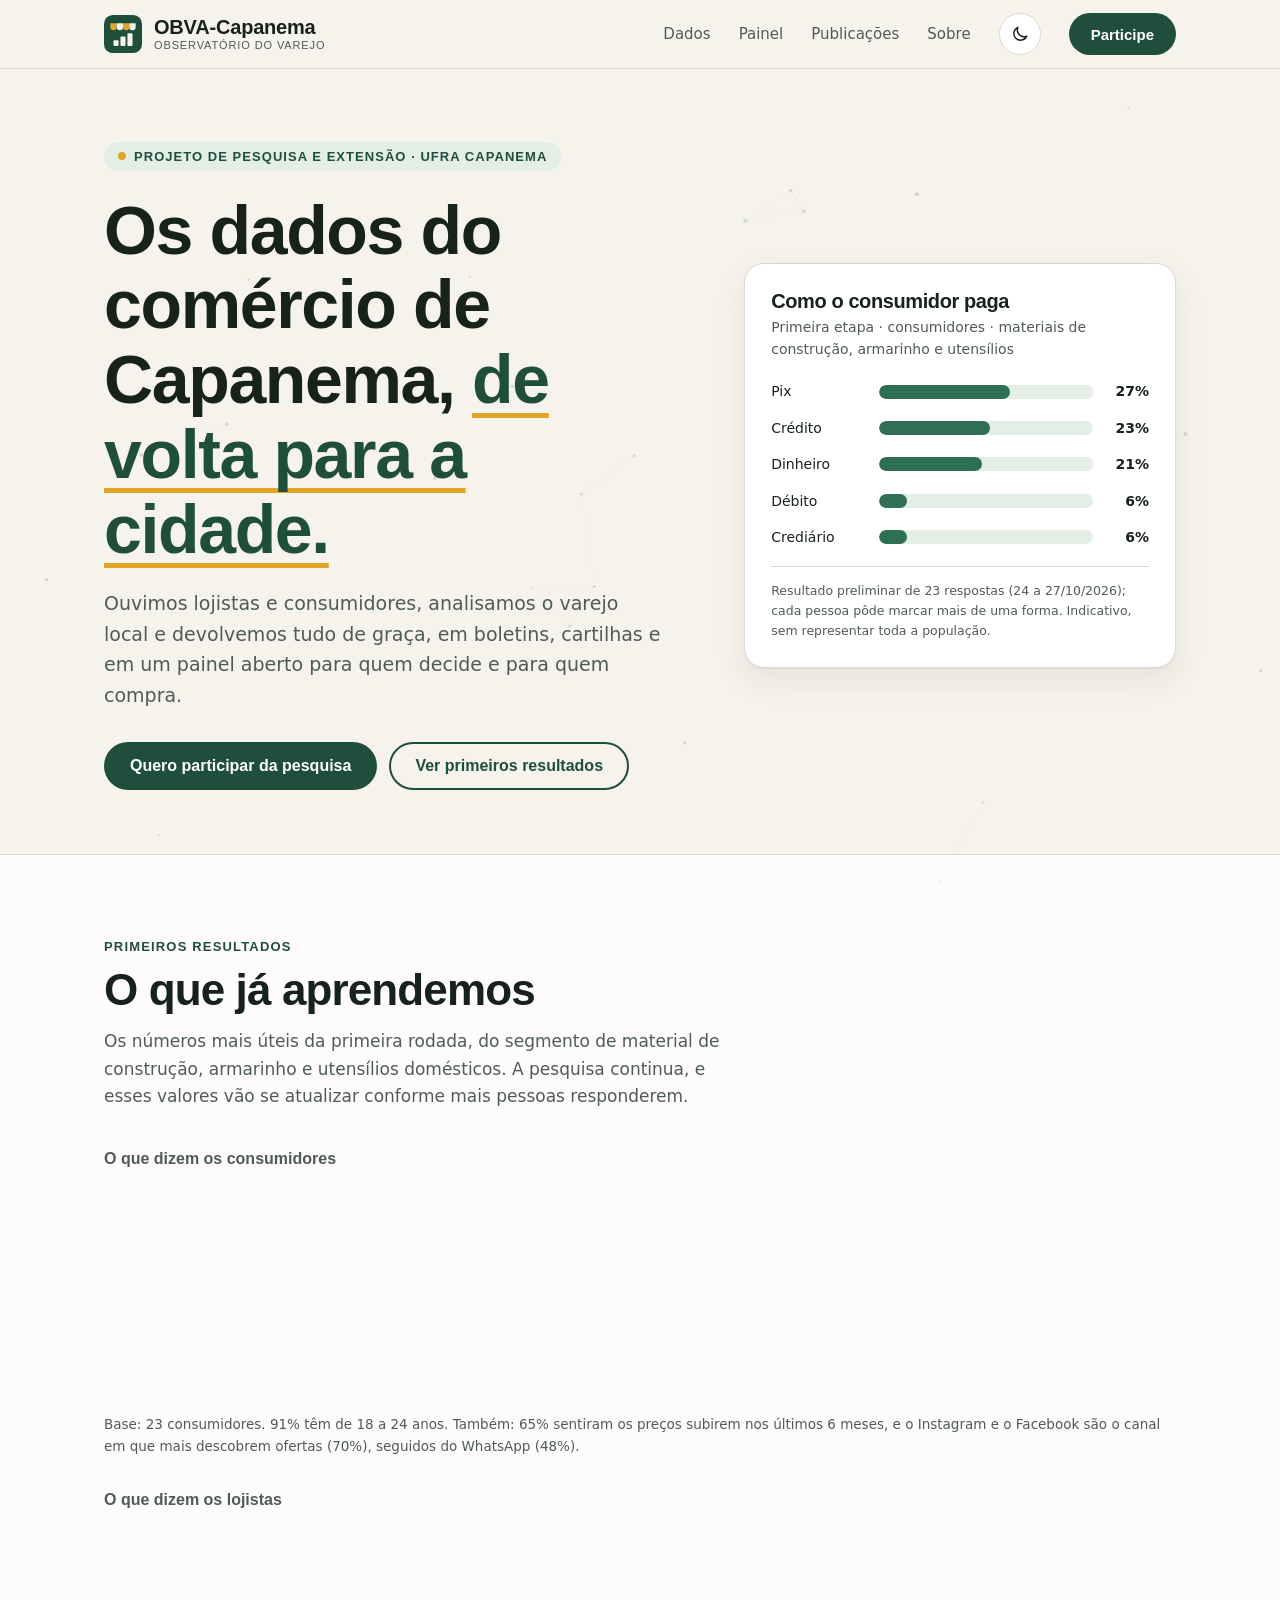
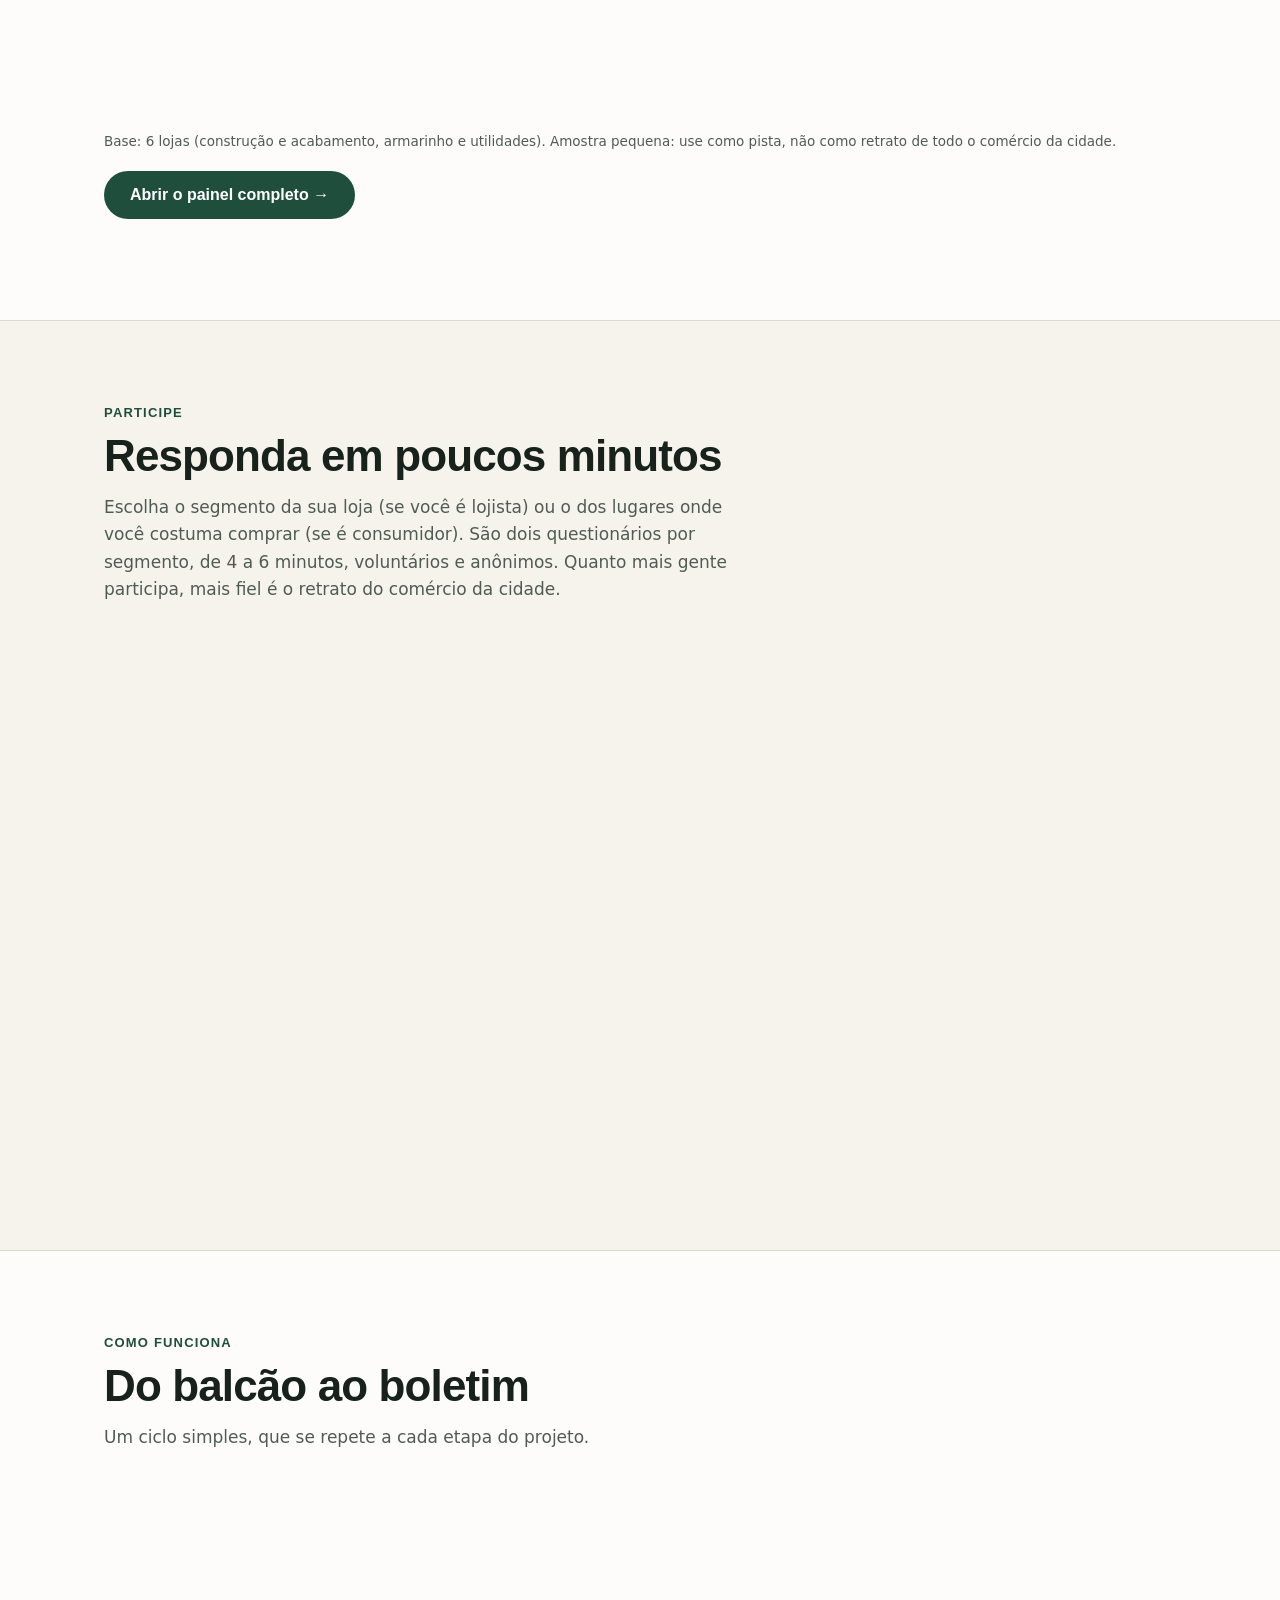
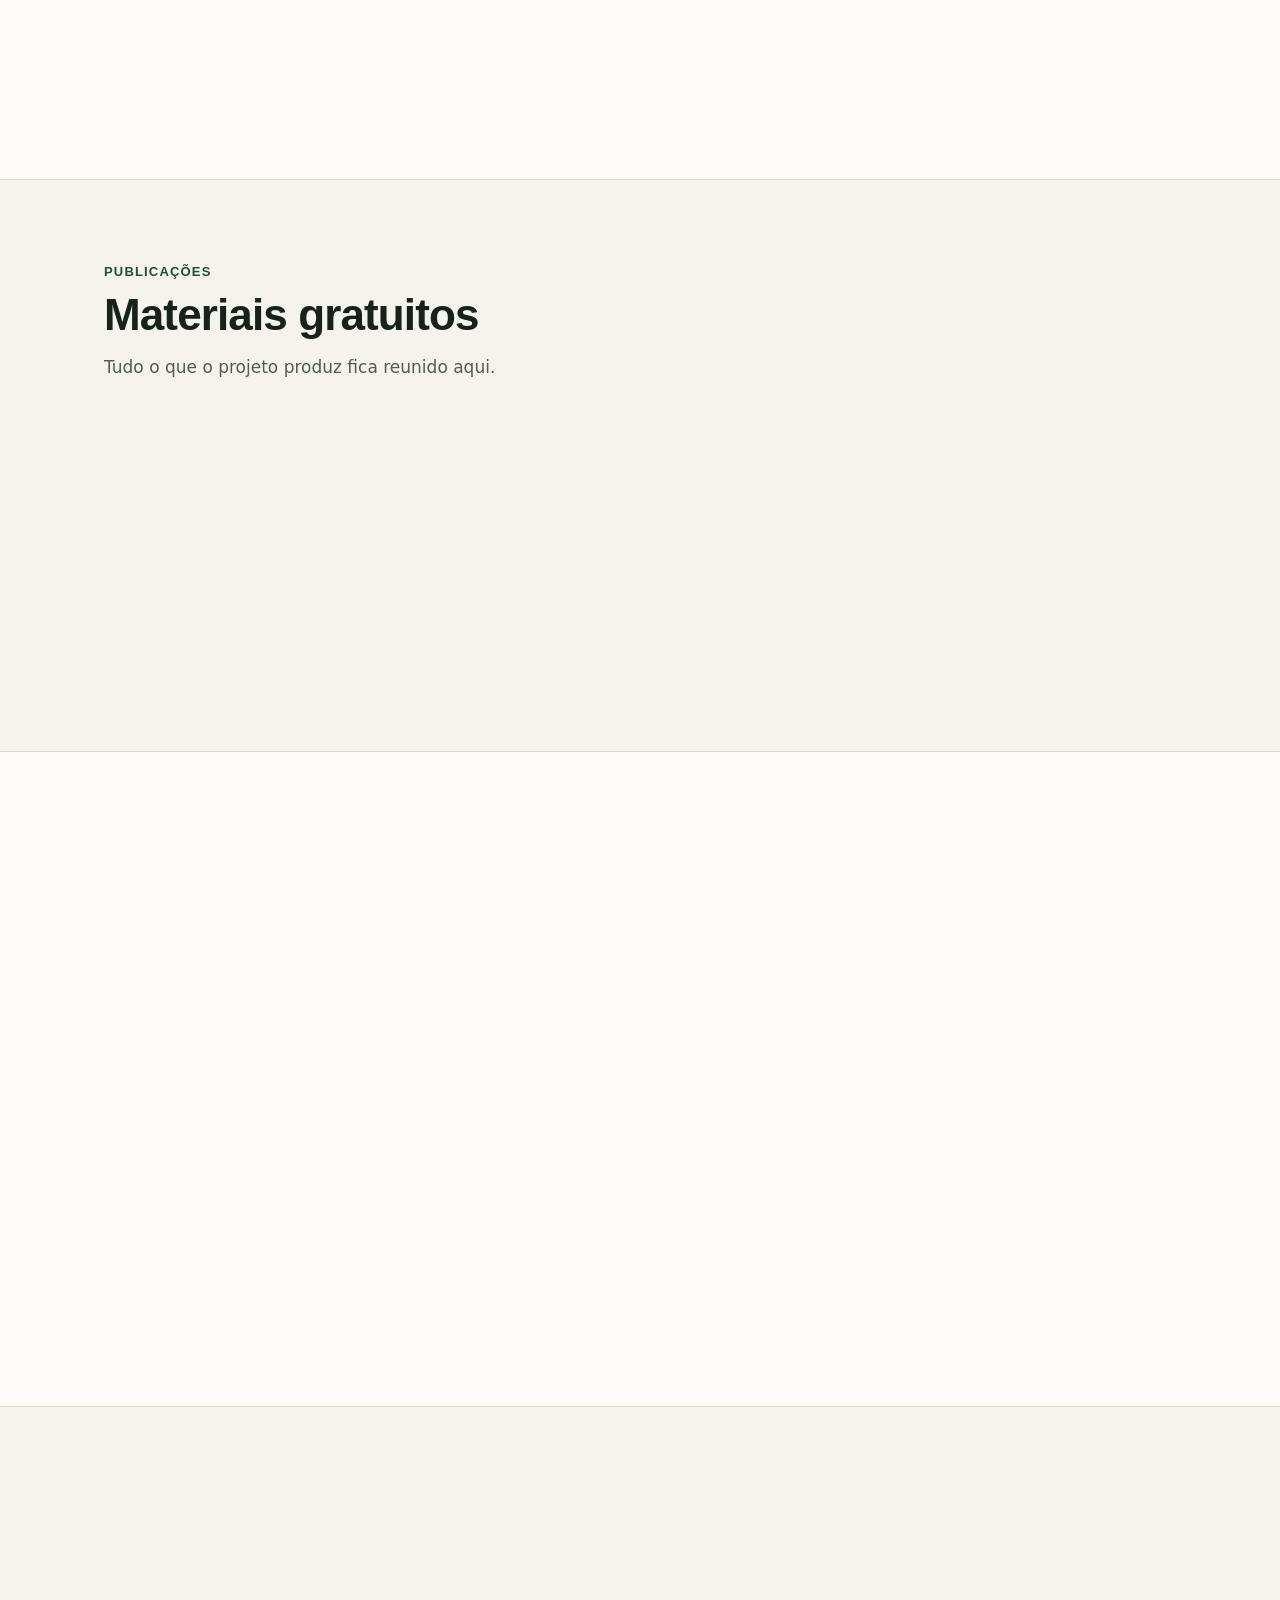
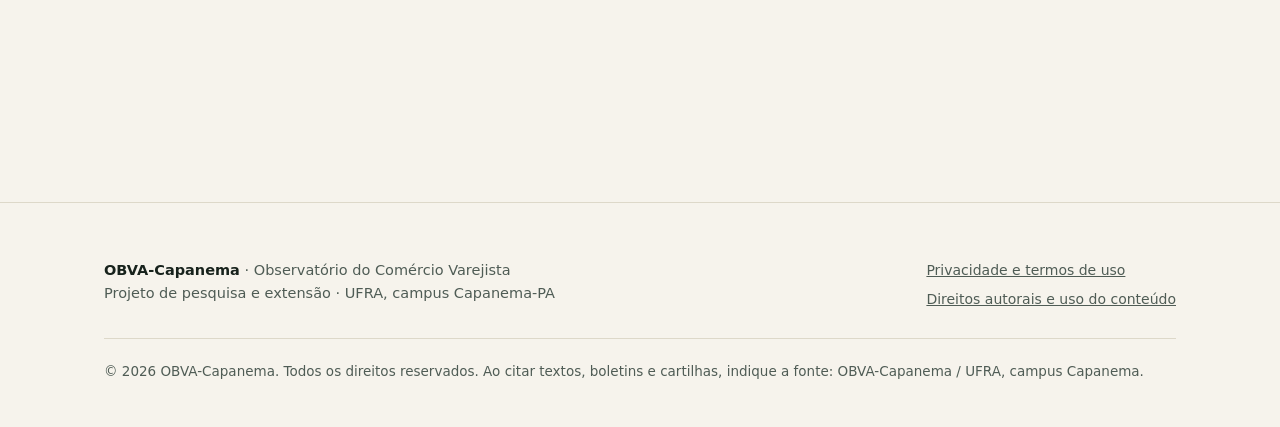
==== index.html @ 8d83adc4 "Add files via upload" ====
<!DOCTYPE html>
<html lang="pt-BR">
<head>
<meta charset="utf-8">
<meta http-equiv="Content-Security-Policy" content="default-src 'none'; script-src 'self'; style-src 'self'; font-src 'self'; img-src 'self' data:; frame-src https://lookerstudio.google.com https://app.powerbi.com; connect-src 'none'; form-action 'none'; base-uri 'none'; object-src 'none'; upgrade-insecure-requests">
<meta name="referrer" content="strict-origin-when-cross-origin">
<link rel="preload" href="fonts/inter-latin-wght-normal.woff2" as="font" type="font/woff2" crossorigin>
<meta name="viewport" content="width=device-width, initial-scale=1">
<title>OBVA-Capanema | Observatório do Comércio Varejista</title>
<meta name="description" content="Projeto de pesquisa e extensão da UFRA, campus Capanema, que coleta dados sobre o varejo local e os devolve gratuitamente à comunidade.">
<meta property="og:title" content="OBVA-Capanema | Observatório do Comércio Varejista">
<meta property="og:description" content="Dados do comércio de Capanema, de volta para a cidade.">
<meta property="og:type" content="website">
<link rel="icon" href="data:image/svg+xml,%3Csvg xmlns='http://www.w3.org/2000/svg' viewBox='0 0 120 120'%3E%3Crect width='120' height='120' rx='28' fill='%231F4E3D'/%3E%3Cpath d='M20 26H40V38A10 10 0 0 1 20 38Z' fill='%23E0A526'/%3E%3Cpath d='M40 26H60V38A10 10 0 0 1 40 38Z' fill='%23F6F3EC'/%3E%3Cpath d='M60 26H80V38A10 10 0 0 1 60 38Z' fill='%23E0A526'/%3E%3Cpath d='M80 26H100V38A10 10 0 0 1 80 38Z' fill='%23F6F3EC'/%3E%3Crect x='30' y='80' width='16' height='18' rx='3' fill='%23F6F3EC'/%3E%3Crect x='52' y='68' width='16' height='30' rx='3' fill='%23F6F3EC'/%3E%3Crect x='74' y='58' width='16' height='40' rx='3' fill='%23F6F3EC'/%3E%3C/svg%3E">
<link rel="stylesheet" href="style.css">
<script src="theme.js"></script>
</head>
<body>

<header class="nav">
  <div class="wrap">
    <a class="brand" href="#topo" data-go="topo" aria-label="OBVA-Capanema, início">
      <svg viewBox="0 0 120 120" aria-hidden="true"><rect width="120" height="120" rx="28" fill="#1F4E3D"/><path d="M20 26H40V38A10 10 0 0 1 20 38Z" fill="#E0A526"/><path d="M40 26H60V38A10 10 0 0 1 40 38Z" fill="#F6F3EC"/><path d="M60 26H80V38A10 10 0 0 1 60 38Z" fill="#E0A526"/><path d="M80 26H100V38A10 10 0 0 1 80 38Z" fill="#F6F3EC"/><rect x="30" y="80" width="16" height="18" rx="3" fill="#F6F3EC"/><rect x="52" y="68" width="16" height="30" rx="3" fill="#F6F3EC"/><rect x="74" y="58" width="16" height="40" rx="3" fill="#F6F3EC"/></svg>
      <span>OBVA-Capanema<small>Observatório do Varejo</small></span>
    </a>
    <nav class="links" aria-label="Principal">
      <a class="hide-m" href="#dados" data-go="dados">Dados</a>
      <a class="hide-m" href="painel.html">Painel</a>
      <a class="hide-m" href="#publicacoes" data-go="publicacoes">Publicações</a>
      <a class="hide-m" href="#sobre" data-go="sobre">Sobre</a>
      <button class="theme-btn" id="theme-btn" type="button" aria-label="Mudar para o tema escuro" aria-pressed="false" data-mode="light"><svg class="i-moon" viewBox="0 0 24 24" fill="none" stroke="currentColor" stroke-width="1.8" stroke-linecap="round" stroke-linejoin="round" aria-hidden="true"><path d="M20 14.5A8 8 0 0 1 9.5 4 8 8 0 1 0 20 14.5z"/></svg><svg class="i-sun" viewBox="0 0 24 24" fill="none" stroke="currentColor" stroke-width="1.8" stroke-linecap="round" stroke-linejoin="round" aria-hidden="true"><circle cx="12" cy="12" r="4"/><path d="M12 2v2M12 20v2M4.9 4.9l1.4 1.4M17.7 17.7l1.4 1.4M2 12h2M20 12h2M4.9 19.1l1.4-1.4M17.7 6.3l1.4-1.4"/></svg></button>
      <a class="btn btn-primary btn-sm" href="#participe" data-go="participe">Participe</a>
    </nav>
  </div>
</header>

<main id="topo">
  <!-- HERO -->
  <div class="hero">
    <div class="wrap">
      <div>
        <div class="eyebrow"><i></i>Projeto de pesquisa e extensão · UFRA Capanema</div>
        <h1>Os dados do comércio de Capanema, <em>de volta para a cidade.</em></h1>
        <p class="lead">Ouvimos lojistas e consumidores, analisamos o varejo local e devolvemos tudo de graça, em boletins, cartilhas e em um painel aberto para quem decide e para quem compra.</p>
        <div class="cta">
          <a class="btn btn-primary" href="#participe" data-go="participe">Quero participar da pesquisa</a>
          <a class="btn btn-ghost" href="#dados" data-go="dados">Ver primeiros resultados</a>
        </div>
      </div>
      <aside class="card peek reveal" aria-label="Amostra de resultado">
        <h3>Como o consumidor paga</h3>
        <p class="sub">Primeira etapa · consumidores · materiais de construção, armarinho e utensílios</p>
        <div class="bar"><span>Pix</span><span class="track"><span class="fill" data-w="61"></span></span><b>61%</b></div>
        <div class="bar"><span>Crédito</span><span class="track"><span class="fill" data-w="52"></span></span><b>52%</b></div>
        <div class="bar"><span>Dinheiro</span><span class="track"><span class="fill" data-w="48"></span></span><b>48%</b></div>
        <div class="bar"><span>Débito</span><span class="track"><span class="fill" data-w="13"></span></span><b>13%</b></div>
        <div class="bar"><span>Crediário</span><span class="track"><span class="fill" data-w="13"></span></span><b>13%</b></div>
        <p class="note">Resultado preliminar de 23 respostas (24 a 27/10/2026); cada pessoa pôde marcar mais de uma forma. Indicativo, sem representar toda a população.</p>
      </aside>
    </div>
  </div>

  <!-- DADOS -->
  <section id="dados" class="alt">
    <div class="wrap">
      <div class="kicker">Primeiros resultados</div>
      <h2>O que já aprendemos</h2>
      <p class="sect-lead">Os números mais úteis da primeira rodada, do segmento de material de construção, armarinho e utensílios domésticos. A pesquisa continua, e esses valores vão se atualizar conforme mais pessoas responderem.</p>
      <h3 class="sub-h">O que dizem os consumidores</h3>
      <div class="stats">
        <div class="card stat reveal"><div class="n">83%</div><p>compram nas lojas físicas de Capanema</p></div>
        <div class="card stat reveal"><div class="n">87%</div><p>dizem que o preço é o que mais pesa na escolha da loja</p></div>
        <div class="card stat reveal"><div class="n">57%</div><p>já deixaram de comprar ou adiaram por falta de parcelamento ou crédito</p></div>
        <div class="card stat reveal"><div class="n">52%</div><p>pretendem reformar ou construir nos próximos 12 meses, a maioria em reformas pequenas</p></div>
      </div>
      <p class="fine">Base: 23 consumidores. 91% têm de 18 a 24 anos. Também: 65% sentiram os preços subirem nos últimos 6 meses, e o Instagram e o Facebook são o canal em que mais descobrem ofertas (70%), seguidos do WhatsApp (48%).</p>
      <h3 class="sub-h">O que dizem os lojistas</h3>
      <div class="stats">
        <div class="card stat reveal"><div class="n">5 de 6</div><p>lojas apontam o custo das mercadorias como a maior dificuldade</p></div>
        <div class="card stat reveal"><div class="n">5 de 6</div><p>dizem que o período de chuvas reduz as vendas</p></div>
        <div class="card stat reveal"><div class="n">4 de 6</div><p>citam junho como um dos meses mais fortes do ano</p></div>
        <div class="card stat reveal"><div class="n">5 de 6</div><p>esperam vendas melhores nos próximos 6 meses</p></div>
      </div>
      <p class="fine">Base: 6 lojas (construção e acabamento, armarinho e utilidades). Amostra pequena: use como pista, não como retrato de todo o comércio da cidade.</p>
      <p class="mt18"><a class="btn btn-primary" href="painel.html">Abrir o painel completo →</a></p>
      <div class="embed card reveal" id="painel" hidden><iframe data-cfg-src="painelUrl" title="Painel de dados do OBVA-Capanema" loading="lazy" allowfullscreen></iframe></div>
    </div>
  </section>

  <!-- PARTICIPE -->
  <section id="participe">
    <div class="wrap">
      <div class="kicker">Participe</div>
      <h2>Responda em poucos minutos</h2>
      <p class="sect-lead">Escolha o segmento da sua loja (se você é lojista) ou o dos lugares onde você costuma comprar (se é consumidor). São dois questionários por segmento, de 4 a 6 minutos, voluntários e anônimos. Quanto mais gente participa, mais fiel é o retrato do comércio da cidade.</p>
      <noscript><p class="fine">Ative o JavaScript do navegador para ver os links dos formulários.</p></noscript>
      <div class="segs">
        <article class="card seg reveal" data-seg="1">
          <div class="seg-top"><span class="seg-n">Segmento 1</span><span class="seg-st">Em breve</span></div>
          <h3>Supermercados, feiras e alimentos</h3>
          <p>Preços de itens essenciais, cesta básica e hortifrúti, e como as pessoas compram no dia a dia.</p>
          <div class="seg-btns">
            <a class="btn btn-primary btn-sm" data-cfg="form1Lojista" data-soon="Lojista · em breve">Sou lojista →</a>
            <a class="btn btn-ghost btn-sm" data-cfg="form1Consumidor" data-soon="Consumidor · em breve">Sou consumidor →</a>
          </div>
        </article>
        <article class="card seg reveal" data-seg="2">
          <div class="seg-top"><span class="seg-n">Segmento 2</span><span class="seg-st">Em breve</span></div>
          <h3>Vestuário, calçados e confecções</h3>
          <p>Datas comemorativas, ticket médio e a concorrência do comércio informal e online.</p>
          <div class="seg-btns">
            <a class="btn btn-primary btn-sm" data-cfg="form2Lojista" data-soon="Lojista · em breve">Sou lojista →</a>
            <a class="btn btn-ghost btn-sm" data-cfg="form2Consumidor" data-soon="Consumidor · em breve">Sou consumidor →</a>
          </div>
        </article>
        <article class="card seg reveal" data-seg="3">
          <div class="seg-top"><span class="seg-n">Segmento 3</span><span class="seg-st">Em breve</span></div>
          <h3>Farmácias, saúde e cosméticos</h3>
          <p>Compra por recorrência, fidelidade e comparação entre redes e farmácias locais.</p>
          <div class="seg-btns">
            <a class="btn btn-primary btn-sm" data-cfg="form3Lojista" data-soon="Lojista · em breve">Sou lojista →</a>
            <a class="btn btn-ghost btn-sm" data-cfg="form3Consumidor" data-soon="Consumidor · em breve">Sou consumidor →</a>
          </div>
        </article>
        <article class="card seg reveal" data-seg="4">
          <div class="seg-top"><span class="seg-n">Segmento 4</span><span class="seg-st">Em breve</span></div>
          <h3>Material de construção, armarinho e utensílios</h3>
          <p>Compras de médio e longo prazo, crédito e parcelamento, e reformas residenciais e comerciais.</p>
          <div class="seg-btns">
            <a class="btn btn-primary btn-sm" data-cfg="form4Lojista" data-soon="Lojista · em breve">Sou lojista →</a>
            <a class="btn btn-ghost btn-sm" data-cfg="form4Consumidor" data-soon="Consumidor · em breve">Sou consumidor →</a>
          </div>
        </article>
      </div>
    </div>
  </section>

  <!-- COMO FUNCIONA -->
  <section class="alt">
    <div class="wrap">
      <div class="kicker">Como funciona</div>
      <h2>Do balcão ao boletim</h2>
      <p class="sect-lead">Um ciclo simples, que se repete a cada etapa do projeto.</p>
      <div class="steps">
        <div class="card step reveal"><h3>Ouvimos</h3><p>Questionários com lojistas e consumidores, aplicados na cidade e online.</p></div>
        <div class="card step reveal"><h3>Analisamos</h3><p>Cruzamos as respostas com dados públicos, como CAGED, IBGE e Receita Federal.</p></div>
        <div class="card step reveal"><h3>Publicamos</h3><p>Boletins e painéis de dados com linguagem clara e os limites da amostra à vista.</p></div>
      </div>
    </div>
  </section>

  <!-- PUBLICAÇÕES -->
  <section id="publicacoes">
    <div class="wrap">
      <div class="kicker">Publicações</div>
      <h2>Materiais gratuitos</h2>
      <p class="sect-lead">Tudo o que o projeto produz fica reunido aqui.</p>
      <div class="pubs">
        <article class="card pub reveal">
          <span class="tag">Disponível</span>
          <h3>Boletim do Varejo nº 1</h3>
          <p>Perfil dos consumidores, critérios de escolha da loja, crédito, parcelamento e avaliação do comércio local.</p>
          <a class="btn btn-primary" data-cfg="boletimUrl" data-soon="Em breve">Abrir boletim</a>
        </article>
        <article class="card pub reveal">
          <span class="tag soon">Em breve</span>
          <h3>Cartilha do Lojista</h3>
          <p>Como usar dados para decidir estoque, crédito, parcelamento e promoções nas datas fortes.</p>
          <span class="btn disabled">Em produção</span>
        </article>
        <article class="card pub reveal">
          <span class="tag soon">Em breve</span>
          <h3>Cartilha do Consumidor</h3>
          <p>Como comparar preços e condições de pagamento e comprar com mais segurança no comércio local.</p>
          <span class="btn disabled">Em produção</span>
        </article>
      </div>
    </div>
  </section>

  <!-- SOBRE -->
  <section id="sobre" class="alt">
    <div class="wrap about">
      <div class="reveal">
        <div class="kicker">Sobre</div>
        <h2>Feito por estudantes, para a cidade</h2>
        <p class="mt18">O OBVA-Capanema é um projeto de pesquisa e extensão que envolve 15 discentes de Ciências Contábeis e de Administração da Universidade Federal Rural da Amazônia (UFRA), campus Capanema, sob a orientação do Prof. Dr. Jaime Viana de Sousa.</p>
        <p>Nossa meta é que o pequeno e o médio comerciante decidam com dados, e não só com intuição, e que o consumidor tenha informação para comprar melhor.</p>
        <div class="chips"><span class="chip">Extensão universitária</span><span class="chip">Varejo local</span><span class="chip">Dados abertos</span><span class="chip">Gratuito</span></div>
      </div>
      <div class="privacy reveal">
        <h3>Sua privacidade em primeiro lugar</h3>
        <ul>
          <li>Participação voluntária; você pode desistir a qualquer momento.</li>
          <li>Respostas anônimas e usadas apenas de forma agrupada.</li>
          <li>Nenhum dado individual de pessoa ou de loja é divulgado.</li>
          <li>Tratamento conforme a LGPD (Lei nº 13.709/2018).</li>
        </ul>
      </div>
    </div>
  </section>

  <!-- PARCEIROS -->
  <section>
    <div class="wrap">
      <div class="band reveal">
        <div>
          <h2>Sua instituição pode fazer parte</h2>
          <p>Estamos construindo parcerias com entidades do comércio, órgãos públicos e instituições de ensino para ampliar o alcance e a credibilidade da pesquisa.</p>
        </div>
        <a class="btn btn-amber" data-cfg="email" data-subject="Parceria OBVA-Capanema" data-soon="Contato em breve">Falar com a equipe</a>
      </div>
    </div>
  </section>
</main>

<footer>
  <div class="wrap foot">
    <div class="f-brand">
      <strong>OBVA-Capanema</strong> · Observatório do Comércio Varejista<br>
      Projeto de pesquisa e extensão · UFRA, campus Capanema-PA
    </div>
    <nav class="f-links" aria-label="Informações legais">
      <a href="privacidade.html">Privacidade e termos de uso</a>
      <a href="privacidade.html#direitos-autorais">Direitos autorais e uso do conteúdo</a>
    </nav>
    <div class="f-contact" id="f-contact"><a id="f-email" hidden></a><br><a id="f-insta" hidden>Instagram</a></div>
    <p class="f-copy">© 2026 OBVA-Capanema. Todos os direitos reservados. Ao citar textos, boletins e cartilhas, indique a fonte: OBVA-Capanema / UFRA, campus Capanema.</p>
  </div>
</footer>

<script src="config.js"></script>
<script src="app.js"></script>
<script src="particles.js"></script>
</body>
</html>
---- style.css ----
@font-face{font-family:'Inter';src:url(fonts/inter-latin-wght-normal.woff2) format('woff2');font-weight:100 900;font-style:normal;font-display:swap}
@font-face{font-family:'Space Grotesk';src:url(fonts/space-grotesk-latin-500-normal.woff2) format('woff2');font-weight:500;font-style:normal;font-display:swap}
@font-face{font-family:'Space Grotesk';src:url(fonts/space-grotesk-latin-700-normal.woff2) format('woff2');font-weight:700;font-style:normal;font-display:swap}
:root{
  --bg:#F6F3EC; --surface:#FFFFFF; --ink:#17221C; --muted:#4F5C55; --line:#DDD8C9;
  --green:#1F4E3D; --green-2:#2F6F55; --green-soft:#E3EEE7; --amber:#E0A526; --amber-ink:#7A5600;
  --on-green:#FFFFFF; --shadow:0 1px 2px rgba(23,34,28,.06),0 12px 32px rgba(23,34,28,.08);
}
@media (prefers-color-scheme:dark){
  :root:not([data-theme="light"]){
    --bg:#101712; --surface:#18221C; --ink:#EEF2EC; --muted:#B4C0B8; --line:#2A3830;
    --green:#7FC3A0; --green-2:#5FAE88; --green-soft:#1D2B23; --amber:#E7B445; --amber-ink:#F0C969;
    --on-green:#0E1A13; --shadow:0 1px 2px rgba(0,0,0,.4),0 12px 32px rgba(0,0,0,.35);
  }
}
:root[data-theme="dark"]{
    --bg:#101712; --surface:#18221C; --ink:#EEF2EC; --muted:#B4C0B8; --line:#2A3830;
    --green:#7FC3A0; --green-2:#5FAE88; --green-soft:#1D2B23; --amber:#E7B445; --amber-ink:#F0C969;
    --on-green:#0E1A13; --shadow:0 1px 2px rgba(0,0,0,.4),0 12px 32px rgba(0,0,0,.35);
}
:root{color-scheme:light}
:root[data-theme="dark"]{color-scheme:dark}
@media (prefers-color-scheme:dark){:root:not([data-theme="light"]){color-scheme:dark}}
*{box-sizing:border-box}
html{scroll-behavior:smooth}
body{margin:0;background:var(--bg);color:var(--ink);font-family:'Inter',system-ui,sans-serif;font-size:17px;line-height:1.6;-webkit-font-smoothing:antialiased}
h1,h2,h3{font-family:'Space Grotesk',sans-serif;line-height:1.1;letter-spacing:-.02em;margin:0}
a{color:inherit}
.wrap{max-width:1120px;margin:0 auto;padding:0 24px}
:focus-visible{outline:3px solid var(--amber);outline-offset:3px;border-radius:6px}

/* NAV */
.nav{position:sticky;top:0;z-index:20;background:color-mix(in srgb,var(--bg) 88%,transparent);backdrop-filter:blur(10px);border-bottom:1px solid var(--line)}
.nav .wrap{display:flex;align-items:center;justify-content:space-between;height:68px;gap:16px}
.brand{display:flex;align-items:center;gap:12px;text-decoration:none;font-family:'Space Grotesk',sans-serif;font-weight:700;font-size:20px;letter-spacing:-.01em}
.brand svg{width:38px;height:38px;flex:none}
.brand small{display:block;font:500 11px/1.1 'Inter',sans-serif;letter-spacing:.08em;text-transform:uppercase;color:var(--muted)}
.links{display:flex;align-items:center;gap:28px;font-size:15px;font-weight:500}
.links a{text-decoration:none;color:var(--muted)}
.links a:hover{color:var(--ink)}
.links a.btn-primary,.links a.btn-primary:hover{color:var(--on-green)}
@media (max-width:760px){.links a.hide-m{display:none}}

/* BUTTONS */
.btn{display:inline-flex;align-items:center;justify-content:center;gap:8px;min-height:48px;padding:0 24px;border-radius:999px;font:600 16px 'Inter',sans-serif;text-decoration:none;border:2px solid transparent;cursor:pointer;transition:transform .15s,background .15s,box-shadow .15s}
.btn:hover{transform:translateY(-2px)}
.btn-primary{background:var(--green);color:var(--on-green)}
.btn-primary:hover{box-shadow:0 8px 20px rgba(31,78,61,.28)}
.btn-ghost{border-color:var(--green);color:var(--green);background:transparent}
.btn-amber{background:var(--amber);color:#17221C}
.btn.disabled{background:var(--green-soft);color:var(--muted);border-color:var(--line);cursor:not-allowed;pointer-events:none}
.btn svg{width:18px;height:18px}

/* HERO */
.hero{padding:72px 0 64px}
.hero .wrap{display:grid;grid-template-columns:1.15fr .85fr;gap:56px;align-items:center}
@media (max-width:900px){.hero .wrap{grid-template-columns:1fr;gap:40px}.hero{padding-top:44px}}
.eyebrow{display:inline-flex;align-items:center;gap:8px;font:600 13px 'Inter',sans-serif;letter-spacing:.08em;text-transform:uppercase;color:var(--green);background:var(--green-soft);padding:7px 14px;border-radius:999px;margin-bottom:22px}
.eyebrow i{width:8px;height:8px;border-radius:50%;background:var(--amber);display:block}
h1{font-size:clamp(38px,6vw,68px);font-weight:700}
h1 em{font-style:normal;color:var(--green);text-decoration:underline;text-decoration-color:var(--amber);text-decoration-thickness:.07em;text-underline-offset:.14em;text-decoration-skip-ink:none}
.lead{font-size:19px;color:var(--muted);max-width:560px;margin:22px 0 32px}
.cta{display:flex;flex-wrap:wrap;gap:12px}
.card{background:var(--surface);border:1px solid var(--line);border-radius:20px;box-shadow:var(--shadow)}
.peek{padding:26px}
.peek h3{font-size:20px;margin-bottom:4px}
.peek p.sub{margin:0 0 20px;color:var(--muted);font-size:14px}
.bar{display:grid;grid-template-columns:96px 1fr 44px;gap:12px;align-items:center;margin:14px 0;font-size:14px}
.bar .track{height:14px;border-radius:7px;background:var(--green-soft);overflow:hidden}
.bar .fill{display:block;height:100%;width:0;border-radius:7px;background:var(--green-2);transition:width 1.1s cubic-bezier(.2,.8,.2,1)}
.bar b{text-align:right;font-variant-numeric:tabular-nums}
.peek .note{font-size:12.5px;color:var(--muted);margin:18px 0 0;padding-top:14px;border-top:1px solid var(--line)}

/* SECTIONS */
section{padding:84px 0}
.alt{background:color-mix(in srgb,var(--surface) 72%,transparent);border-block:1px solid var(--line)}
.kicker{font:600 13px 'Inter',sans-serif;letter-spacing:.09em;text-transform:uppercase;color:var(--green);margin-bottom:12px}
h2{font-size:clamp(30px,4vw,44px)}
.sect-lead{color:var(--muted);max-width:640px;margin:14px 0 40px}

/* STATS */
.stats{display:grid;grid-template-columns:repeat(4,1fr);gap:16px}
@media (max-width:900px){.stats{grid-template-columns:repeat(2,1fr)}}
.stat{padding:24px}
.stat .n{font:700 clamp(40px,5vw,56px)/1 'Space Grotesk',sans-serif;color:var(--green);letter-spacing:-.03em}
.stat p{margin:10px 0 0;font-size:15px;color:var(--ink)}
.fine{font-size:13.5px;color:var(--muted);margin-top:20px}

/* PARTICIPE */
.duo{display:grid;grid-template-columns:1fr 1fr;gap:20px}
@media (max-width:760px){.duo{grid-template-columns:1fr}}
.pcard{padding:32px;display:flex;flex-direction:column;gap:14px}
.pcard .ico{width:52px;height:52px;border-radius:14px;display:grid;place-items:center;background:var(--green-soft);color:var(--green)}
.pcard .ico svg{width:26px;height:26px}
.pcard h3{font-size:26px}
.pcard p{margin:0;color:var(--muted)}
.pcard .meta{display:flex;gap:16px;font-size:14px;color:var(--muted);flex-wrap:wrap}
.pcard .meta span{display:inline-flex;align-items:center;gap:6px}
.pcard .btn{margin-top:8px;align-self:flex-start}
.feature{background:var(--green);color:var(--on-green);border-color:transparent}
.feature p,.feature .meta{color:color-mix(in srgb,var(--on-green) 82%,transparent)}
.feature .ico{background:rgba(255,255,255,.14);color:var(--on-green)}
.feature .btn-amber{color:#17221C}
@media (prefers-color-scheme:dark){html:not([data-theme="light"]) .feature{background:#1F4E3D;color:#fff}html:not([data-theme="light"]) .feature p,html:not([data-theme="light"]) .feature .meta{color:#D5E6DB}html:not([data-theme="light"]) .feature .ico{color:#fff}}
html[data-theme="dark"] .feature{background:#1F4E3D;color:#fff}html[data-theme="dark"] .feature p,html[data-theme="dark"] .feature .meta{color:#D5E6DB}html[data-theme="dark"] .feature .ico{color:#fff}

/* STEPS */
.steps{display:grid;grid-template-columns:repeat(3,1fr);gap:16px;counter-reset:s}
@media (max-width:520px){.steps{grid-template-columns:1fr}}
.step{padding:24px;position:relative}
.step::before{counter-increment:s;content:counter(s);display:grid;place-items:center;width:36px;height:36px;border-radius:50%;background:var(--amber);color:#17221C;font:700 16px 'Space Grotesk',sans-serif;margin-bottom:16px}
.step h3{font-size:20px;margin-bottom:8px}
.step p{margin:0;font-size:15px;color:var(--muted)}

/* PUBLICAÇÕES */
.pubs{display:grid;grid-template-columns:repeat(3,1fr);gap:16px}
@media (max-width:900px){.pubs{grid-template-columns:1fr}}
.pub{padding:26px;display:flex;flex-direction:column;gap:10px}
.tag{align-self:flex-start;font:600 12px 'Inter',sans-serif;letter-spacing:.06em;text-transform:uppercase;padding:5px 10px;border-radius:999px;background:var(--green-soft);color:var(--green)}
.tag.soon{background:color-mix(in srgb,var(--amber) 22%,transparent);color:var(--amber-ink)}
.pub h3{font-size:22px}
.pub p{margin:0;color:var(--muted);font-size:15px;flex:1}
.pub .btn{align-self:flex-start;min-height:42px;font-size:15px}
.embed{margin-top:28px;overflow:hidden;border-radius:20px}
.embed iframe{width:100%;height:560px;border:0;display:block}

/* ABOUT */
.about{display:grid;grid-template-columns:1fr 1fr;gap:48px;align-items:start}
@media (max-width:860px){.about{grid-template-columns:1fr;gap:28px}}
.about h2{margin-bottom:22px}
.about p{color:var(--muted);margin:0 0 16px}
.chips{display:flex;flex-wrap:wrap;gap:10px;margin-top:6px}
.chip{padding:8px 14px;border-radius:999px;border:1px solid var(--line);background:var(--surface);font-size:14px;font-weight:500}
.privacy{padding:28px;background:var(--green-soft);border-radius:20px;border:1px solid var(--line)}
.privacy h3{font-size:20px;margin-bottom:10px}
.privacy ul{margin:0;padding-left:20px;color:var(--ink);font-size:15.5px}
.privacy li{margin:8px 0}

/* PARTNERS CTA */
.band{background:var(--green);color:var(--on-green);border-radius:28px;padding:48px;display:flex;justify-content:space-between;align-items:center;gap:28px;flex-wrap:wrap}
.band h2{color:inherit;font-size:clamp(26px,3.4vw,36px);max-width:560px}
.band p{margin:10px 0 0;color:color-mix(in srgb,var(--on-green) 82%,transparent);max-width:560px}
@media (prefers-color-scheme:dark){html:not([data-theme="light"]) .band{background:#1F4E3D;color:#fff}html:not([data-theme="light"]) .band p{color:#D5E6DB}}
html[data-theme="dark"] .band{background:#1F4E3D;color:#fff}html[data-theme="dark"] .band p{color:#D5E6DB}

/* FOOTER */
footer{padding:44px 0 56px;border-top:1px solid var(--line);font-size:14.5px;color:var(--muted)}
footer .foot{display:flex;flex-direction:column;gap:18px}
.f-brand{line-height:1.6}
.f-links{display:flex;flex-direction:column;gap:6px;font-size:14px}
.f-links a{color:var(--muted)}
.f-links a:hover{color:var(--ink)}
.f-copy{margin:0;font-size:13.5px;line-height:1.6}
.f-contact[hidden]{display:none}
@media (min-width:900px){
  footer{padding:56px 0 44px}
  footer .foot{flex-direction:row;flex-wrap:wrap;align-items:flex-start;justify-content:space-between;gap:28px 64px}
  .f-brand{flex:1 1 320px}
  .f-links{flex:0 0 auto;align-items:flex-start}
  .f-contact{flex:0 0 auto}
  .f-copy{flex:0 0 100%;padding-top:22px;border-top:1px solid var(--line)}
}
footer a{color:var(--ink)}

.reveal{opacity:0;transform:translateY(18px);transition:opacity .7s ease,transform .7s ease}
.reveal.in{opacity:1;transform:none}
@media (prefers-reduced-motion:reduce){html{scroll-behavior:auto}.reveal{opacity:1;transform:none;transition:none}.bar .fill{transition:none}.btn{transition:none}}

/* classes que substituem estilos inline (permitem CSP sem 'unsafe-inline') */
.btn-sm{min-height:42px;padding:0 20px;font-size:15px}
.mt18{margin-top:18px}
footer strong{color:var(--ink)}
.legal{display:flex;flex-wrap:wrap;gap:6px 18px;margin-top:10px;font-size:13.5px}
.legal a{color:var(--muted)}
.legal a:hover{color:var(--ink)}
noscript .fine{background:var(--green-soft);padding:12px 16px;border-radius:12px;color:var(--ink)}

/* páginas de texto (privacidade e termos) */
.doc{max-width:760px;margin:0 auto;padding:56px 24px 96px}
.doc h1{font-size:clamp(32px,5vw,48px);margin-bottom:8px}
.doc .upd{color:var(--muted);font-size:14.5px;margin:0 0 36px}
.doc h2{font-size:24px;margin:40px 0 10px}
.doc p,.doc li{color:var(--ink);font-size:16.5px}
.doc ul{padding-left:22px}
.doc li{margin:6px 0}
.doc .box{background:var(--green-soft);border:1px solid var(--line);border-radius:16px;padding:18px 22px;margin:22px 0}
.doc a{color:var(--green);text-underline-offset:3px}
.back{display:inline-flex;align-items:center;gap:8px;text-decoration:none;font-weight:600;color:var(--green);margin-bottom:28px}

.fx{position:fixed;inset:0;width:100%;height:100%;pointer-events:none;z-index:0}
main,footer{position:relative;z-index:1}
@media print{.fx{display:none}}
.sub-h{font:600 16px 'Inter',sans-serif;color:var(--muted);margin:34px 0 14px;letter-spacing:0}

.segs{display:grid;grid-template-columns:repeat(2,1fr);gap:20px}
@media (max-width:760px){.segs{grid-template-columns:1fr}}
.seg{padding:28px;display:flex;flex-direction:column;gap:12px}
.seg-top{display:flex;justify-content:space-between;align-items:center;gap:12px}
.seg-n{font-size:13px;font-weight:600;letter-spacing:.08em;text-transform:uppercase;color:var(--muted)}
.seg-st{font-size:13px;font-weight:600;padding:4px 12px;border-radius:999px;background:var(--green-soft);color:var(--muted);border:1px solid var(--line)}
.seg-st.on{background:var(--amber);color:#17221C;border-color:transparent}
.seg h3{font-size:22px}
.seg p{margin:0;color:var(--muted);flex:1}
.seg-btns{display:flex;flex-wrap:wrap;gap:10px;margin-top:6px}

/* BOTÃO DE TEMA */
.theme-btn{width:42px;height:42px;border-radius:50%;border:1px solid var(--line);background:var(--surface);color:var(--ink);display:inline-grid;place-items:center;cursor:pointer;padding:0;transition:transform .2s}
.theme-btn:hover{transform:translateY(-2px)}
.theme-btn:focus-visible{outline:3px solid var(--amber);outline-offset:2px}
.theme-btn svg{width:20px;height:20px}
.theme-btn .i-moon{display:block}.theme-btn .i-sun{display:none}
.theme-btn[data-mode="dark"] .i-moon{display:none}.theme-btn[data-mode="dark"] .i-sun{display:block}
@media (prefers-reduced-motion:reduce){.theme-btn{transition:none}}

/* PAINEL */
:root{--s1:#B5473A;--s2:#D98A6C;--s3:#CFC9B8;--s4:#5FAE88;--s5:#1F4E3D}
@media (prefers-color-scheme:dark){:root:not([data-theme="light"]){--s1:#D1604F;--s2:#E39C7E;--s3:#4A564E;--s4:#5FAE88;--s5:#A6DCC0}}
:root[data-theme="dark"]{--s1:#D1604F;--s2:#E39C7E;--s3:#4A564E;--s4:#5FAE88;--s5:#A6DCC0}
.d-top{border-bottom:1px solid var(--line);background:var(--bg)}
.d-top-in{display:flex;justify-content:space-between;align-items:center;min-height:68px}
.d-top .back{margin:0}
.d-main{padding-top:48px;padding-bottom:72px;position:relative;z-index:1}
.d-h1{font-size:clamp(34px,5vw,52px);margin:6px 0 16px}
.d-tabs{display:flex;gap:8px;margin:26px 0 28px;flex-wrap:wrap}
.d-tab{font:600 16px 'Inter',sans-serif;padding:11px 22px;border-radius:999px;border:2px solid var(--line);background:var(--surface);color:var(--ink);cursor:pointer}
.d-tab[aria-selected="true"]{background:var(--green);color:var(--on-green);border-color:var(--green)}
.d-tab:focus-visible{outline:3px solid var(--amber);outline-offset:2px}
.d-kpis{display:grid;grid-template-columns:repeat(auto-fit,minmax(190px,1fr));gap:16px}
.d-kpi{padding:22px}
.d-kpi .n{font-size:clamp(34px,4vw,46px)}
.d-kpi p{margin:8px 0 0;font-size:15px}
.d-grid{display:grid;grid-template-columns:1fr 1fr;gap:20px;margin-top:20px}
@media (max-width:860px){.d-grid{grid-template-columns:1fr}}
.d-main>section>.card,.d-main>section>.d-grid{margin-top:20px}
.d-card,.d-note{padding:26px}
.d-card h3,.d-note h3{font-size:20px}
.d-sub{margin:6px 0 18px;color:var(--muted);font-size:14.5px}
.d-bars{display:flex;flex-direction:column;gap:12px}
.d-row{display:grid;grid-template-columns:minmax(110px,170px) 1fr 62px;gap:12px;align-items:center;font-size:14.5px}
.d-lab{line-height:1.3}
.d-track{display:block;height:14px;border-radius:999px;background:var(--green-soft);overflow:hidden}
.d-fill{display:block;height:100%;width:0;border-radius:999px;background:var(--green);transition:width .9s cubic-bezier(.2,.7,.2,1)}
.d-fill.amber,.d-fill.fraco{background:var(--amber)}
.d-val{text-align:right;font-variant-numeric:tabular-nums;white-space:nowrap}
.d-pair{display:flex;flex-direction:column;gap:4px}
.d-pair .d-track{height:9px}
.d-row2 .d-val{font-size:13.5px}
.d-leg{display:flex;flex-wrap:wrap;gap:6px 16px;margin:0 0 16px;font-size:13.5px;color:var(--muted)}
.d-leg-i{display:inline-flex;align-items:center;gap:6px}
.d-leg i{width:12px;height:12px;border-radius:3px;display:inline-block}
i.s1,.sg.s1{background:var(--s1)}i.s2,.sg.s2{background:var(--s2)}i.s3,.sg.s3{background:var(--s3)}i.s4,.sg.s4{background:var(--s4)}i.s5,.sg.s5{background:var(--s5)}
i.forte{background:var(--green)}i.fraco{background:var(--amber)}
.d-stacks{display:flex;flex-direction:column;gap:14px;margin-top:4px}
.d-srow{display:grid;grid-template-columns:minmax(110px,190px) 1fr 44px;gap:12px;align-items:center;font-size:14.5px}
.d-stack{display:flex;height:30px;border-radius:8px;overflow:hidden;gap:2px}
.sg{display:grid;place-items:center;min-width:0;font-size:12.5px;font-weight:600;color:#fff}
.sg.s2,.sg.s3{color:#17221C}
:root[data-theme="dark"] .sg.s3{color:#fff}
@media (prefers-color-scheme:dark){:root:not([data-theme="light"]) .sg.s3{color:#fff}}
:root[data-theme="dark"] .sg.s5{color:#0E1A13}
@media (prefers-color-scheme:dark){:root:not([data-theme="light"]) .sg.s5{color:#0E1A13}}
.d-saldo{text-align:right;font-variant-numeric:tabular-nums}
.d-saldo.pos{color:var(--green)}.d-saldo.neg{color:#B5473A}
:root[data-theme="dark"] .d-saldo.neg{color:#E39C7E}
@media (prefers-color-scheme:dark){:root:not([data-theme="light"]) .d-saldo.neg{color:#E39C7E}}
.d-note ul{margin:14px 0 0;padding-left:20px;display:flex;flex-direction:column;gap:10px;color:var(--muted)}
.d-note li{line-height:1.5}
.d-foot{margin-top:40px}
@media (max-width:520px){
  .d-row{grid-template-columns:1fr 52px;grid-template-areas:"l v" "t t"}
  .d-row .d-lab{grid-area:l}.d-row .d-val{grid-area:v}.d-row .d-track,.d-row .d-pair{grid-area:t}
  .d-srow{grid-template-columns:1fr 40px;grid-template-areas:"l s" "b b"}
  .d-srow .d-lab{grid-area:l}.d-srow .d-saldo{grid-area:s}.d-srow .d-stack{grid-area:b}
}

/* NAVEGAÇÃO NO CELULAR */
.nav .wrap{min-height:68px;height:auto}
.brand{min-width:0}
.brand>span{white-space:nowrap;line-height:1.15}
.links{flex:none}
@media (max-width:640px){
  .nav .wrap{gap:10px;padding:0 16px}
  .brand{gap:9px;font-size:17px}
  .brand svg{width:34px;height:34px}
  .brand small{display:none}
  .links{gap:10px}
  .links .btn-sm{min-height:40px;padding:0 16px;font-size:14.5px}
  .theme-btn{width:40px;height:40px}
}
@media (max-width:360px){
  .brand{font-size:15.5px;gap:7px}
  .links .btn-sm{padding:0 12px;font-size:14px}
}
@media (max-width:340px){
  .nav .wrap{padding:0 12px;gap:8px}
  .brand{font-size:14px;gap:6px}
  .brand svg{width:30px;height:30px}
  .links{gap:6px}
  .theme-btn{width:36px;height:36px}
  .links .btn-sm{min-height:36px;padding:0 10px;font-size:13.5px}
}

/* PAINEL: INTERAÇÃO */
.d-tip{position:fixed;z-index:60;left:0;top:0;max-width:260px;padding:9px 13px;border-radius:12px;background:var(--ink);color:var(--bg);font-size:13.5px;line-height:1.4;pointer-events:none;opacity:0;transform:translateY(4px);transition:opacity .15s,transform .15s;box-shadow:0 8px 24px rgba(0,0,0,.25)}
.d-tip.on{opacity:1;transform:none}
.d-tip strong{display:block;font-weight:600}
.d-tip span{display:block;opacity:.9}
.d-row,.d-srow{padding:6px 10px;margin:-6px -10px;border-radius:12px;cursor:pointer;transition:opacity .2s,background .2s}
.d-row:focus-visible,.d-srow:focus-visible,.d-kpi:focus-visible,.d-leg-i:focus-visible,.d-u:focus-visible{outline:3px solid var(--amber);outline-offset:2px}
.d-bars.focus .d-row:not(.act),.d-stacks.focus .d-srow:not(.act){opacity:.38}
.d-row.act,.d-srow.act{background:var(--green-soft)}
.d-row[aria-pressed="true"],.d-srow[aria-pressed="true"]{box-shadow:inset 0 0 0 2px var(--green)}
.d-track,.d-stack{transition:transform .2s}
.d-row.act .d-track{transform:scaleY(1.35)}
.sg{transition:opacity .2s,filter .2s}
.sg:hover{filter:brightness(1.08)}
.d-stacks[data-lf="1"] .sg:not(.s1),.d-stacks[data-lf="2"] .sg:not(.s2),.d-stacks[data-lf="3"] .sg:not(.s3),.d-stacks[data-lf="4"] .sg:not(.s4),.d-stacks[data-lf="5"] .sg:not(.s5){opacity:.2}
.d-leg-i{font:inherit;color:var(--muted);background:none;border:1px solid transparent;border-radius:999px;padding:4px 10px;cursor:pointer}
button.d-leg-i:hover{border-color:var(--line);color:var(--ink)}
.d-leg-i[aria-pressed="true"]{border-color:var(--green);color:var(--ink);background:var(--green-soft)}
.d-detail{margin:18px 0 0;padding:10px 14px;border-radius:12px;background:var(--green-soft);color:var(--muted);font-size:14px;min-height:44px;display:flex;align-items:center}
.d-detail.on{color:var(--ink);font-weight:500;box-shadow:inset 3px 0 0 var(--green)}
.d-kpi.go{cursor:pointer}
.d-go{display:block;margin-top:10px;font-size:13px;font-weight:600;color:var(--green)}
.d-card.flash{animation:dflash 1.6s ease}
@keyframes dflash{0%,100%{box-shadow:var(--shadow)}30%{box-shadow:0 0 0 3px var(--amber),var(--shadow)}}
.d-unit{display:flex;align-items:center;flex-wrap:wrap;gap:8px;margin:18px 0 0;font-size:14px;color:var(--muted)}
.d-u{font:600 14px 'Inter',sans-serif;padding:7px 16px;border-radius:999px;border:2px solid var(--line);background:var(--surface);color:var(--ink);cursor:pointer}
.d-u[aria-pressed="true"]{background:var(--green);color:var(--on-green);border-color:var(--green)}
@media (prefers-reduced-motion:reduce){.d-tip,.d-row,.d-srow,.d-track,.sg{transition:none}.d-card.flash{animation:none;outline:3px solid var(--amber)}}
@media (hover:none){.d-row,.d-srow{padding:10px;margin:-10px}}

/* ANIMAÇÃO AO PASSAR O MOUSE OU TOCAR, EM TODOS OS CARDS */
.card{transition:translate .28s ease,scale .2s ease,box-shadow .28s ease,border-color .28s ease}
.card.reveal{transition:opacity .7s ease,transform .7s ease,translate .28s ease,scale .2s ease,box-shadow .28s ease,border-color .28s ease}
@media (hover:hover){
  .card:hover{border-color:color-mix(in srgb,var(--green) 45%,var(--line));box-shadow:0 2px 4px rgba(23,34,28,.08),0 22px 48px rgba(23,34,28,.16)}
  .peek:hover,.pub:hover,.seg:hover,.step:hover,.stat:hover{translate:0 -5px}
  .stat:hover .n{transform:scale(1.04)}
}
.stat .n{transition:transform .28s ease;transform-origin:left bottom}
@media (hover:none){
  .card:active{scale:.985;border-color:var(--green)}
}
@media (prefers-reduced-motion:reduce){
  .card,.card.reveal,.stat .n{transition:none}
  .card:hover,.card:active{translate:none;scale:none}
  .stat:hover .n{transform:none}
}

/* PAINEL: SELETOR DE SEGMENTO */
.d-segnav{display:flex;gap:8px;margin:26px 0 0;overflow-x:auto;padding:4px 2px 8px;scrollbar-width:thin}
.d-pill{flex:none;font:600 15px 'Inter',sans-serif;padding:9px 18px;border-radius:999px;border:1.5px solid var(--line);background:transparent;color:var(--ink);cursor:pointer;transition:background .2s,border-color .2s,color .2s}
.d-pill:hover{border-color:var(--green)}
.d-pill[aria-pressed="true"]{background:var(--ink);color:var(--bg);border-color:var(--ink)}
.d-pill.off{color:var(--muted);border-style:dashed}
.d-pill:focus-visible{outline:3px solid var(--amber);outline-offset:2px}
.d-tabs{margin-top:14px}
.d-empty{max-width:640px}
.d-empty .btn{margin-top:8px}
@media (prefers-reduced-motion:reduce){.d-pill{transition:none}}
.d-pill.off[aria-pressed="true"]{color:var(--bg);border-style:solid}
.d-grid+.d-kpis,.d-kpis+.d-grid{margin-top:20px}
.d-kpis{gap:20px}
.d-kpis+.d-kpis{margin-top:20px}
#painel>.card,#painel>.d-grid,#painel>.d-kpis{margin-top:20px}
#painel>*:first-child{margin-top:0}
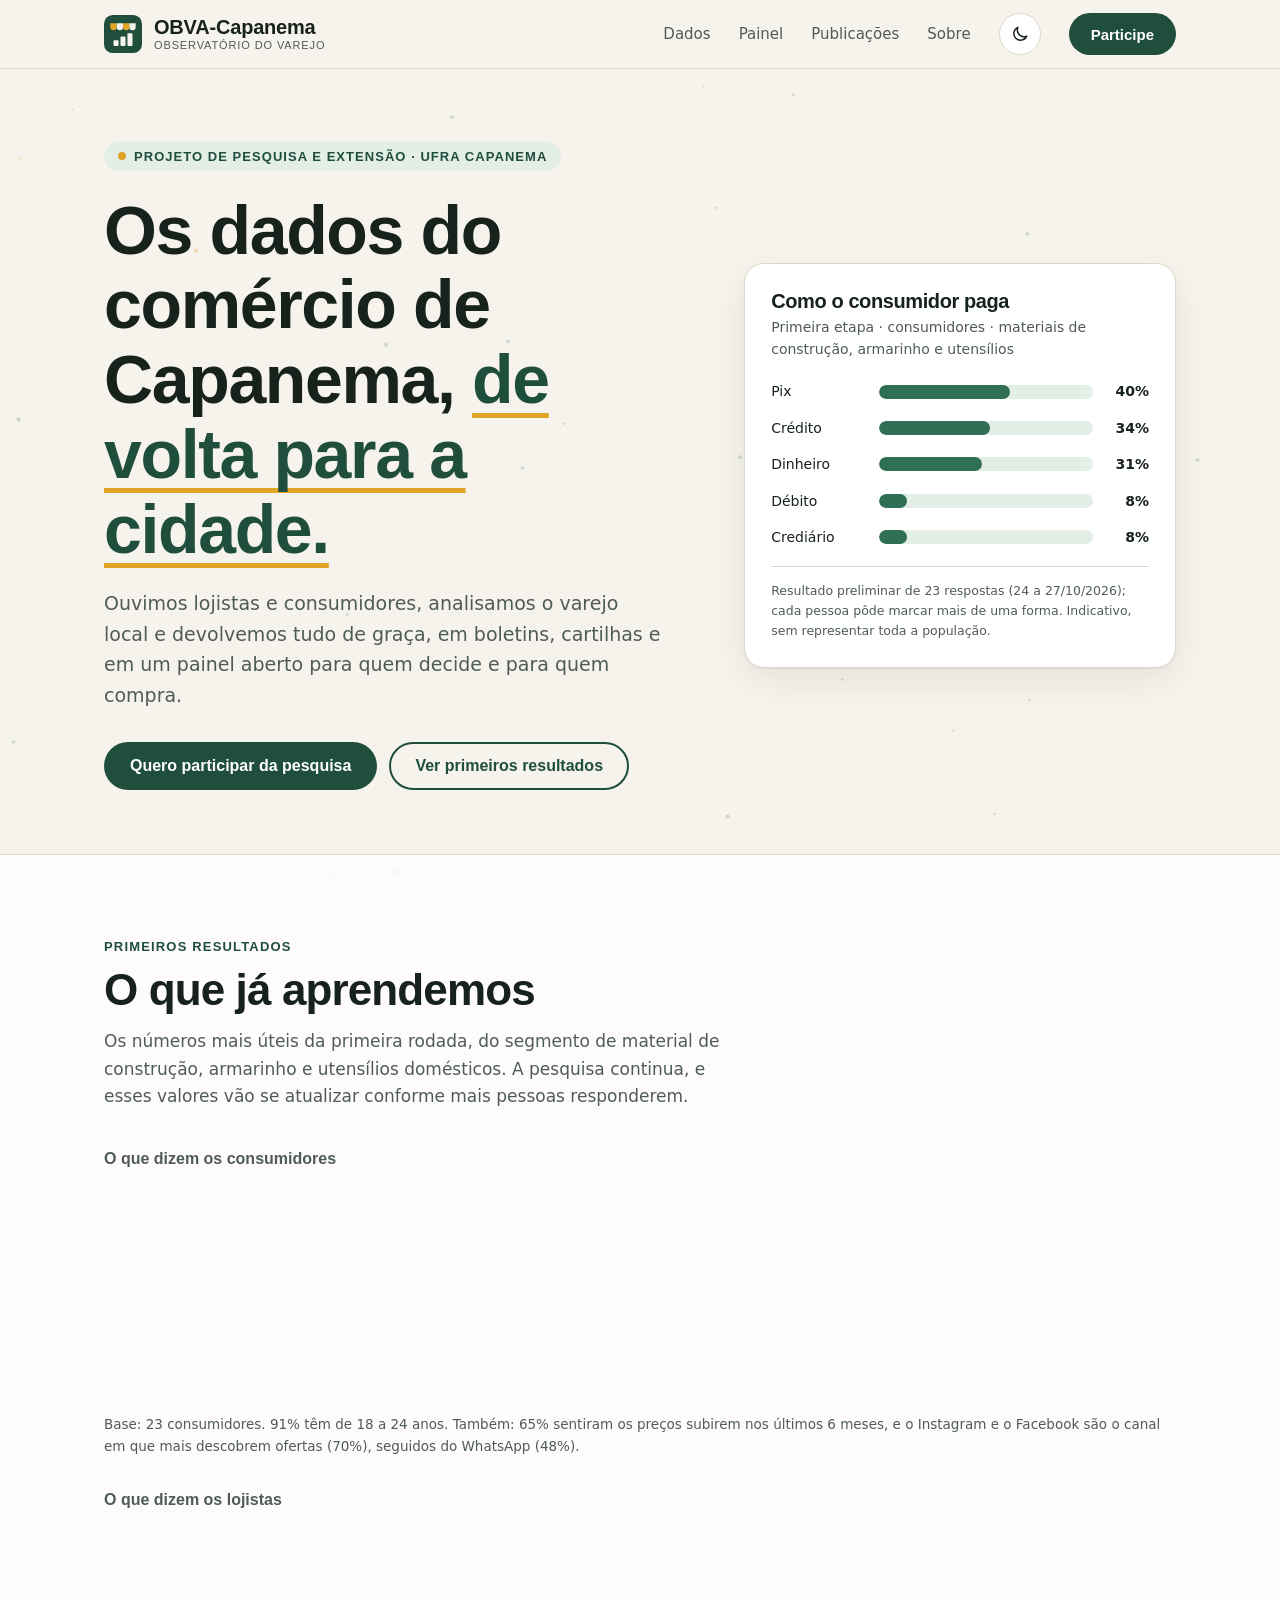
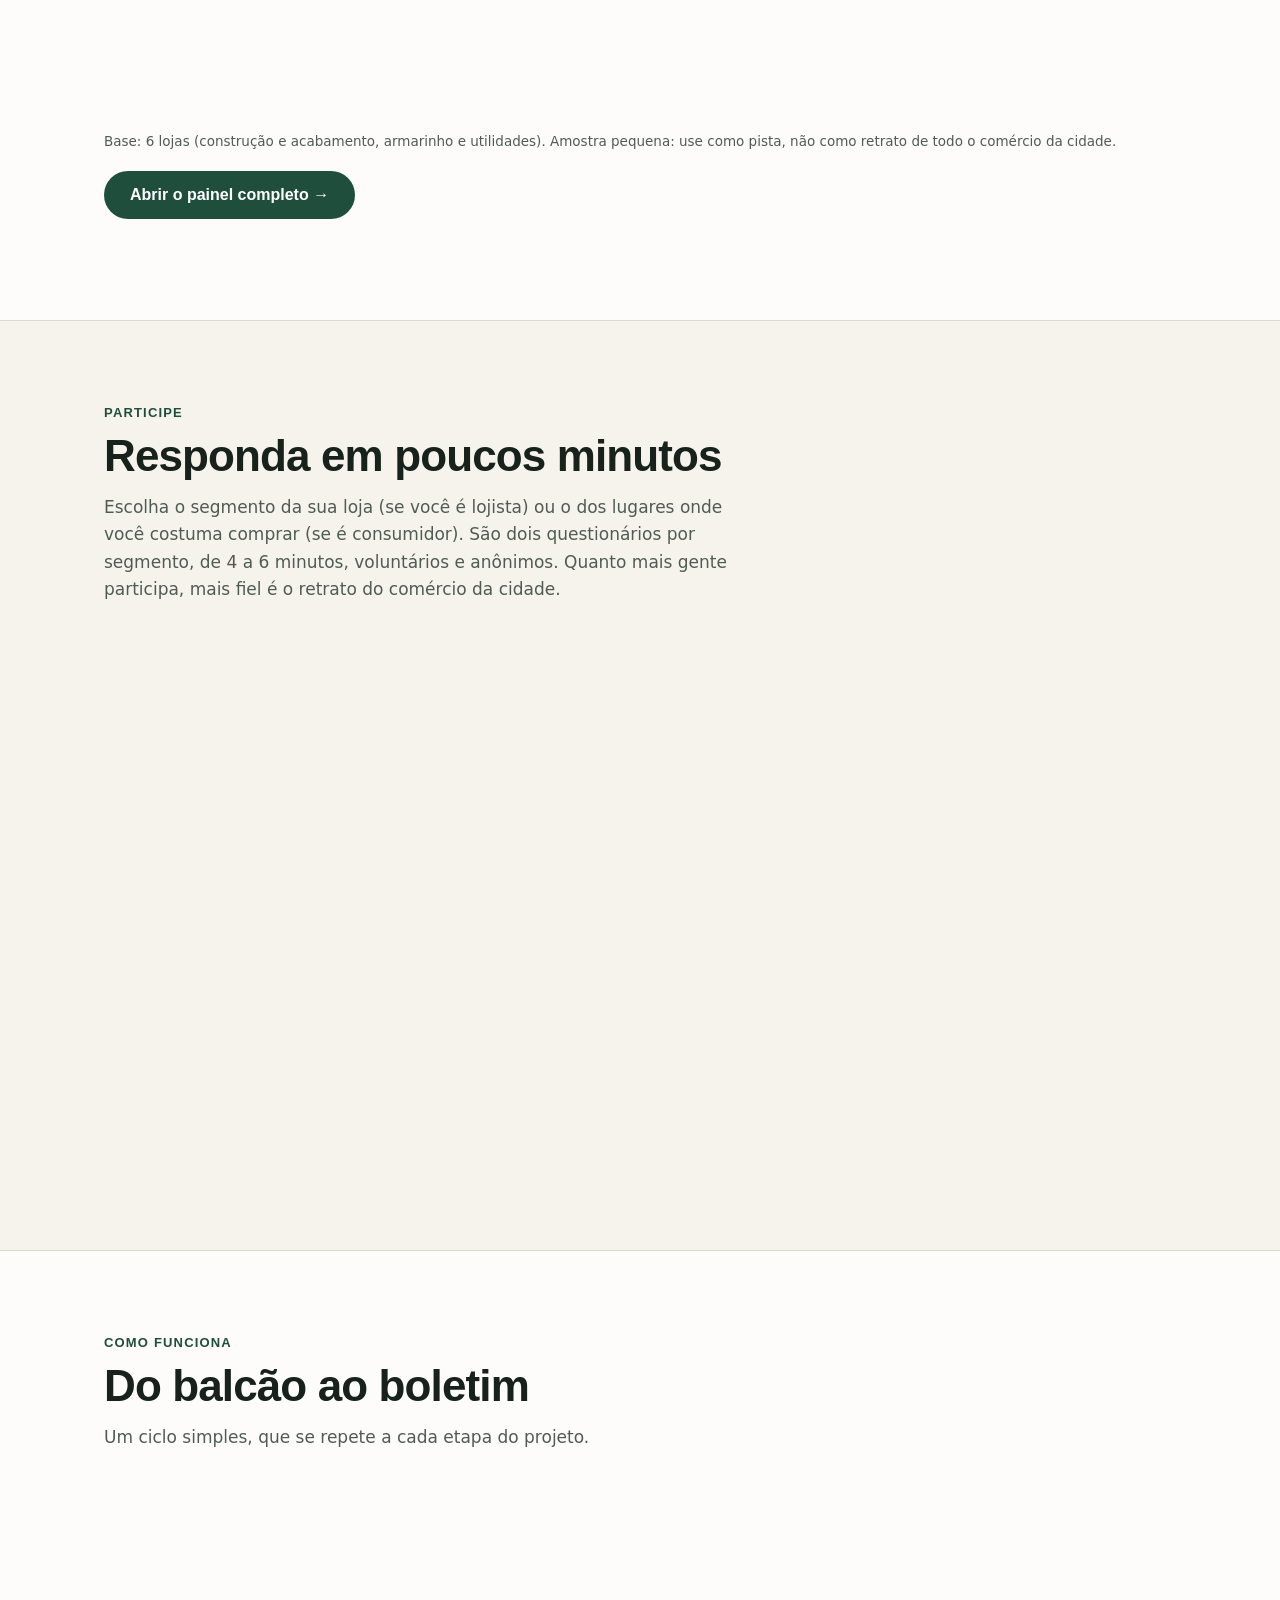
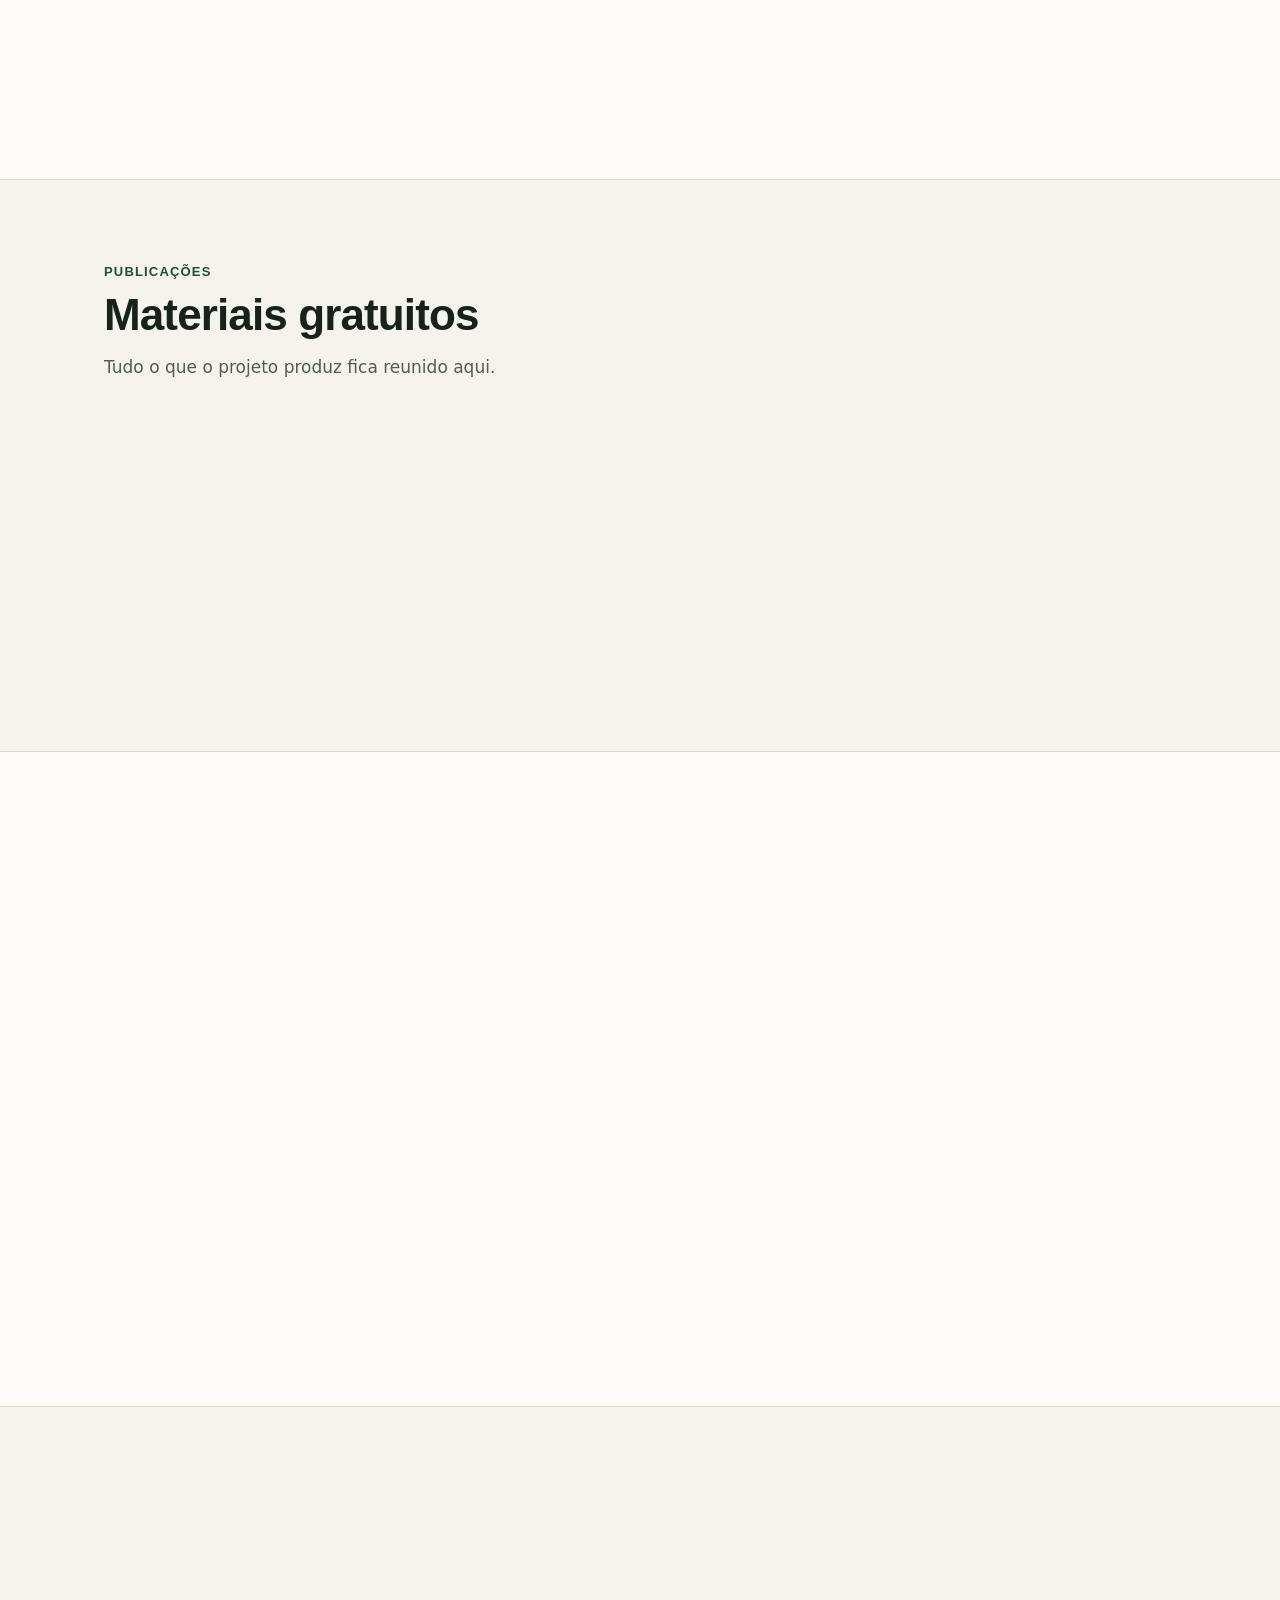
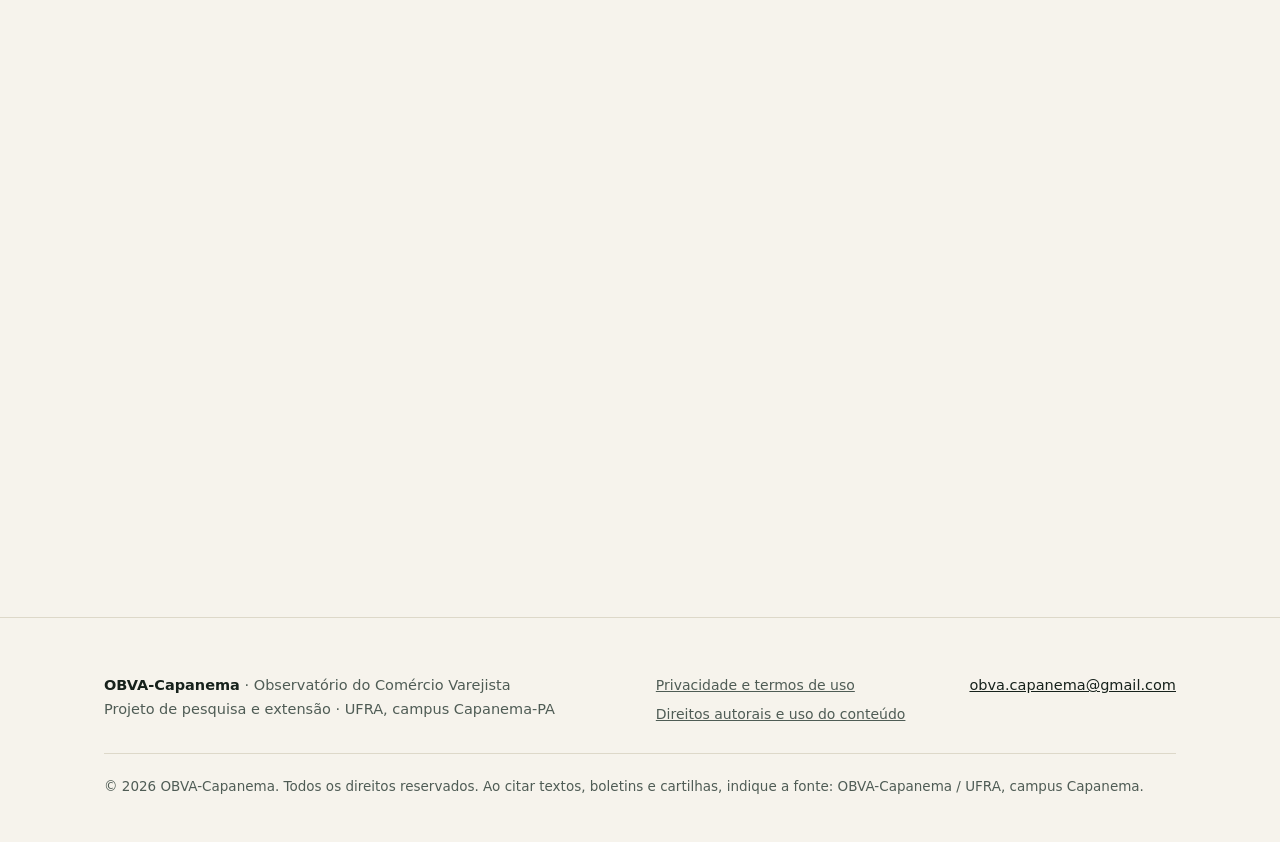
==== commit 4dffbe95: "Add files via upload" ====
--- a/index.html
+++ b/index.html
@@ -200,6 +200,18 @@
     </div>
   </section>
 
+  <!-- APOIO INSTITUCIONAL -->
+  <section>
+    <div class="wrap">
+      <div class="apoio reveal">
+        <div class="kicker">Apoio institucional</div>
+        <h2>Parceria com a Prefeitura</h2>
+        <p>O OBVA-Capanema conta com a parceria da Secretaria Municipal de Indústria, Comércio, Turismo e Mineração para aproximar a pesquisa dos comerciantes e consumidores da cidade.</p>
+        <div class="apoio-logo"><img src="apoio-semic.jpg" width="1562" height="284" alt="Secretaria Municipal de Indústria, Comércio, Turismo e Mineração · Prefeitura de Capanema – Agora é avançar" loading="lazy" decoding="async"></div>
+      </div>
+    </div>
+  </section>
+
   <!-- PARCEIROS -->
   <section>
     <div class="wrap">
--- a/style.css
+++ b/style.css
@@ -365,3 +365,11 @@
 .d-kpis+.d-kpis{margin-top:20px}
 #painel>.card,#painel>.d-grid,#painel>.d-kpis{margin-top:20px}
 #painel>*:first-child{margin-top:0}
+
+/* APOIO INSTITUCIONAL */
+.apoio{text-align:center;max-width:760px;margin:0 auto}
+.apoio p{color:var(--muted);margin:0 auto 26px;max-width:620px}
+.apoio-logo{display:inline-block;background:#fff;border:1px solid var(--line);border-radius:16px;padding:18px 26px;box-shadow:0 6px 24px rgba(0,0,0,.06)}
+.apoio-logo img{display:block;width:100%;max-width:460px;height:auto}
+@media (max-width:480px){.apoio-logo{padding:14px 16px}}
+.apoio h2{margin-bottom:18px}
